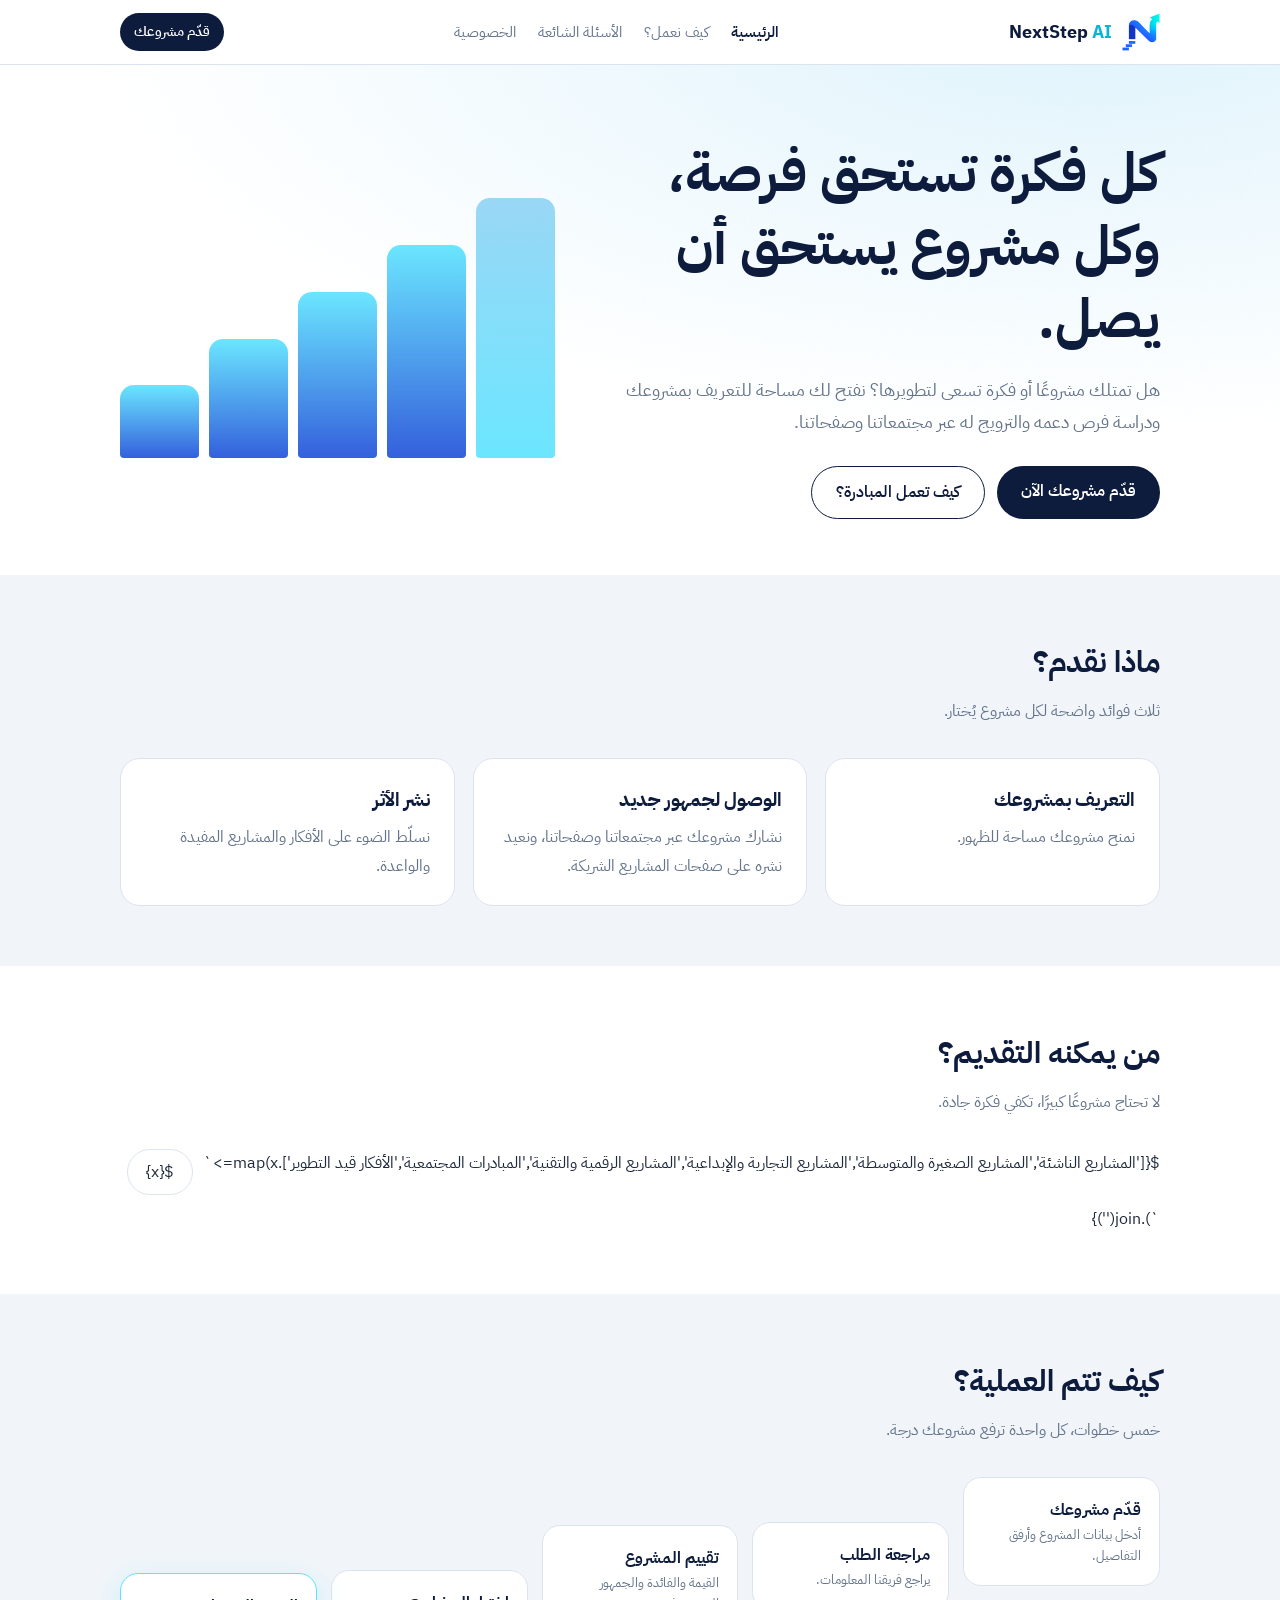
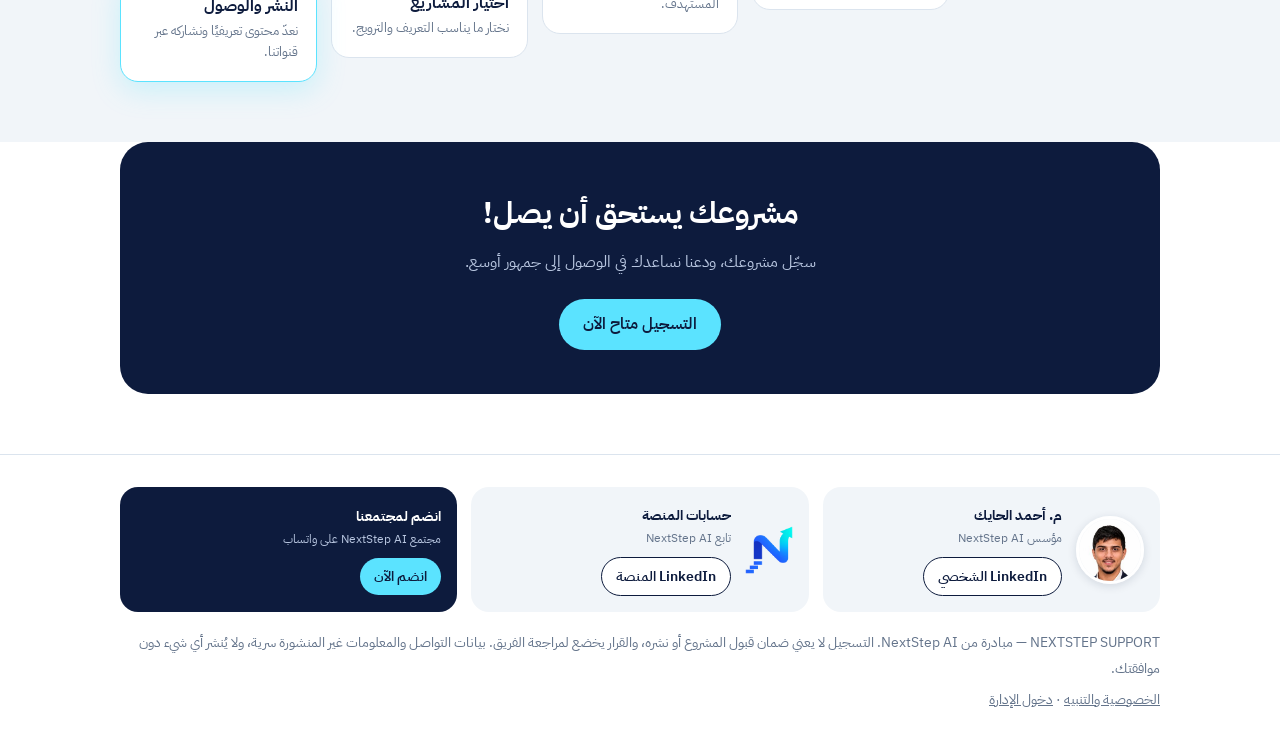
==== index.html @ 904b04c5 "Add files via upload" ====
<!DOCTYPE html>
<html lang="ar" dir="rtl">
<head>
<meta charset="utf-8">
<meta name="viewport" content="width=device-width, initial-scale=1">
<title>مشروعك يستحق أن يصل — NEXTSTEP SUPPORT</title>
<meta name="description" content="مبادرة من NextStep AI لاستقبال المشاريع والأفكار ودراسة فرص دعمها والترويج لها عبر مجتمعاتنا.">
<meta name="theme-color" content="#0D1B3D">
<meta property="og:title" content="مشروعك يستحق أن يصل — NEXTSTEP SUPPORT"><meta property="og:description" content="مبادرة من NextStep AI لاستقبال المشاريع والأفكار ودراسة فرص دعمها والترويج لها عبر مجتمعاتنا."><meta property="og:image" content="assets/logo.png"><meta property="og:locale" content="ar_AR">
<link rel="icon" href="assets/logo.png">
<link rel="preconnect" href="https://fonts.googleapis.com">
<link href="https://fonts.googleapis.com/css2?family=IBM+Plex+Sans+Arabic:wght@400;500;600;700&display=swap" rel="stylesheet">
<link rel="stylesheet" href="css/style.css">
</head>
<body>
<header><div class="wrap nav"><a class="brand" href="index.html"><img src="assets/logo.png" alt="NextStep AI"><span>NextStep <b>AI</b></span></a><nav class="links"><a href="index.html" class="on">الرئيسية</a><a href="how.html">كيف نعمل؟</a><a href="faq.html">الأسئلة الشائعة</a><a href="privacy.html">الخصوصية</a></nav><a class="btn sm" href="apply.html">قدّم مشروعك</a></div></header>
<main><section class="hero"><div class="wrap"><div><h1>كل فكرة تستحق فرصة، وكل مشروع يستحق أن يصل.</h1>
<p>هل تمتلك مشروعًا أو فكرة تسعى لتطويرها؟ نفتح لك مساحة للتعريف بمشروعك ودراسة فرص دعمه والترويج له عبر مجتمعاتنا وصفحاتنا.</p>
<div class="cta"><a class="btn" href="apply.html">قدّم مشروعك الآن</a><a class="btn alt" href="how.html">كيف تعمل المبادرة؟</a></div></div>
<div class="stairs" aria-hidden="true"><i></i><i></i><i></i><i></i><i></i></div></div></section>
<section class="alt"><div class="wrap"><h2>ماذا نقدم؟</h2><p class="sub">ثلاث فوائد واضحة لكل مشروع يُختار.</p><div class="grid3">
<div class="card"><h3>التعريف بمشروعك</h3><p>نمنح مشروعك مساحة للظهور.</p></div>
<div class="card"><h3>الوصول لجمهور جديد</h3><p>نشارك مشروعك عبر مجتمعاتنا وصفحاتنا، ونعيد نشره على صفحات المشاريع الشريكة.</p></div>
<div class="card"><h3>نشر الأثر</h3><p>نسلّط الضوء على الأفكار والمشاريع المفيدة والواعدة.</p></div></div></div></section>
<section><div class="wrap"><h2>من يمكنه التقديم؟</h2><p class="sub">لا تحتاج مشروعًا كبيرًا، تكفي فكرة جادة.</p><div class="chips">
${['المشاريع الناشئة','المشاريع الصغيرة والمتوسطة','المشاريع التجارية والإبداعية','المشاريع الرقمية والتقنية','المبادرات المجتمعية','الأفكار قيد التطوير'].map(x=>`<span>${x}</span>`).join('')}</div></div></section>
<section class="alt" id="how"><div class="wrap"><h2>كيف تتم العملية؟</h2><p class="sub">خمس خطوات، كل واحدة ترفع مشروعك درجة.</p><ol class="steps">
<li><b>قدّم مشروعك</b><small>أدخل بيانات المشروع وأرفق التفاصيل.</small></li>
<li><b>مراجعة الطلب</b><small>يراجع فريقنا المعلومات.</small></li>
<li><b>تقييم المشروع</b><small>القيمة والفائدة والجمهور المستهدف.</small></li>
<li><b>اختيار المشاريع</b><small>نختار ما يناسب التعريف والترويج.</small></li>
<li><b>النشر والوصول</b><small>نعدّ محتوى تعريفيًا ونشاركه عبر قنواتنا.</small></li></ol></div></section>
<section style="padding-top:0"><div class="wrap"><div class="band"><h2>مشروعك يستحق أن يصل!</h2><p>سجّل مشروعك، ودعنا نساعدك في الوصول إلى جمهور أوسع.</p><a class="btn" href="apply.html">التسجيل متاح الآن</a></div></div></section></main>
<footer><div class="wrap"><div class="fgrid">
<div class="fcard"><img class="ph" src="assets/founder.jpg" alt="م. أحمد الحايك"><div><b>م. أحمد الحايك</b><small>مؤسس NextStep AI</small><div class="fl"><a class="btn alt sm" href="https://www.linkedin.com/in/ahmedalhayek" target="_blank" rel="noopener">LinkedIn الشخصي</a></div></div></div>
<div class="fcard"><img class="lg" src="assets/logo.png" alt="NextStep AI"><div><b>حسابات المنصة</b><small>تابع NextStep AI</small><div class="fl"><a class="btn alt sm" href="https://www.linkedin.com/in/nextstep-ai" target="_blank" rel="noopener">LinkedIn المنصة</a></div></div></div>
<div class="fcard wa"><div><b>انضم لمجتمعنا</b><small>مجتمع NextStep AI على واتساب</small><div class="fl"><a class="btn sm" href="https://chat.whatsapp.com/FUKJyg2x6ToGWJq1hQ6iTa" target="_blank" rel="noopener">انضم الآن</a></div></div></div></div>
<p class="fn">NEXTSTEP SUPPORT — مبادرة من NextStep AI. التسجيل لا يعني ضمان قبول المشروع أو نشره، والقرار يخضع لمراجعة الفريق. بيانات التواصل والمعلومات غير المنشورة سرية، ولا يُنشر أي شيء دون موافقتك.</p>
<p class="fn"><a href="privacy.html">الخصوصية والتنبيه</a> · <a href="admin.html">دخول الإدارة</a></p></div></footer>
<div id="toast"></div>

</body>
</html>
---- css/style.css ----
:root{--navy:#0D1B3D;--sky:#8FD3F4;--cyan:#5BE3FF;--bg:#F1F5F9;--ink:#1e293b;--mut:#64748b;--line:#dbe4ee;--err:#c62828;--ok:#0a8f5b}
*{box-sizing:border-box}html{scroll-behavior:smooth;overflow-x:clip}
body{margin:0;font-family:'IBM Plex Sans Arabic',Tahoma,sans-serif;color:var(--ink);background:#fff;line-height:1.8}
a{color:inherit}.wrap{max-width:1080px;margin:auto;padding:0 20px}
header{position:sticky;top:0;z-index:5;background:#ffffffee;backdrop-filter:blur(8px);border-bottom:1px solid var(--line)}
.nav{display:flex;align-items:center;justify-content:space-between;height:64px}
.brand{display:flex;align-items:center;gap:10px;font-weight:700;color:var(--navy);text-decoration:none;font-size:18px}
.brand svg{width:34px;height:34px}.brand b{color:#0ab4d6}
.links{display:flex;gap:22px;font-size:15px}.links a{text-decoration:none;color:var(--mut)}.links a:hover{color:var(--navy)}
.btn{display:inline-block;border:0;cursor:pointer;font:inherit;font-weight:600;padding:11px 24px;border-radius:999px;background:var(--navy);color:#fff;text-decoration:none;transition:.2s}
.btn:hover{background:#16306b}.btn.alt{background:#fff;color:var(--navy);border:1.5px solid var(--navy)}.btn.alt:hover{background:var(--bg)}
.btn.sm{padding:6px 14px;font-size:14px}.btn:disabled{opacity:.5;cursor:wait}
:focus-visible{outline:3px solid var(--cyan);outline-offset:2px}
.hero{padding:72px 0 56px;background:radial-gradient(1000px 420px at 85% -10%,#dff3fc,transparent),#fff}
.hero .wrap{display:grid;grid-template-columns:1.3fr 1fr;gap:40px;align-items:center}
h1{font-size:clamp(32px,5vw,54px);line-height:1.35;margin:0 0 18px;color:var(--navy)}
.hero p{font-size:18px;color:var(--mut);max-width:34em;margin:0 0 28px}.cta{display:flex;gap:12px;flex-wrap:wrap}
.stairs{display:flex;align-items:flex-end;gap:10px;height:260px;direction:ltr}
.stairs i{flex:1;border-radius:14px 14px 4px 4px;background:linear-gradient(180deg,var(--cyan),#1D4ED8);opacity:.9}
.stairs i:nth-child(1){height:28%}.stairs i:nth-child(2){height:46%}.stairs i:nth-child(3){height:64%}.stairs i:nth-child(4){height:82%}.stairs i:nth-child(5){height:100%;background:linear-gradient(180deg,var(--sky),var(--cyan))}
section{padding:60px 0}section.alt{background:var(--bg)}
h2{font-size:30px;color:var(--navy);margin:0 0 8px}.sub{color:var(--mut);margin:0 0 32px}
.grid3{display:grid;grid-template-columns:repeat(3,1fr);gap:18px}
.card{background:#fff;border:1px solid var(--line);border-radius:20px;padding:24px}
.card h3{margin:0 0 6px;color:var(--navy);font-size:19px}.card p{margin:0;color:var(--mut)}
.chips{display:flex;flex-wrap:wrap;gap:10px}.chips span{background:#fff;border:1px solid var(--line);border-radius:999px;padding:8px 18px}
.steps{list-style:none;margin:0;padding:0;display:grid;grid-template-columns:repeat(5,1fr);gap:14px;align-items:end}
.steps li{background:#fff;border:1px solid var(--line);border-radius:18px;padding:18px}
.steps li:nth-child(1){margin-bottom:96px}.steps li:nth-child(2){margin-bottom:72px}.steps li:nth-child(3){margin-bottom:48px}.steps li:nth-child(4){margin-bottom:24px}
.steps li:nth-child(5){border-color:var(--cyan);box-shadow:0 8px 28px #5be3ff44}
.steps b{display:block;color:var(--navy)}.steps small{color:var(--mut);line-height:1.6;display:block}
details{background:#fff;border:1px solid var(--line);border-radius:16px;padding:14px 20px;margin-bottom:10px}
summary{cursor:pointer;font-weight:600;color:var(--navy)}details p{margin:8px 0 0;color:var(--mut)}
.band{background:var(--navy);color:#fff;border-radius:28px;padding:44px;text-align:center}
.band h2{color:#fff}.band p{color:#b8c6e0;margin:0 0 22px}.band .btn{background:var(--cyan);color:var(--navy)}
footer{padding:32px 0;color:var(--mut);font-size:14px;border-top:1px solid var(--line)}
/* form */
.page{padding:32px 14px 56px;min-height:60vh;background:var(--bg);position:relative}
.panel{background:#fff;border:1px solid var(--line);border-radius:24px;padding:32px;max-width:760px;margin:auto}
.prog{display:flex;align-items:flex-end;gap:6px;height:44px;margin-bottom:8px;direction:rtl}
.prog i{flex:1;border-radius:6px 6px 2px 2px;background:var(--line);transition:.3s}
.prog i.on{background:linear-gradient(180deg,var(--cyan),#1D4ED8)}
.pl{color:var(--mut);font-size:14px;margin-bottom:18px}
.panel h2{font-size:24px}
.fld{margin-bottom:18px}.fld label{display:block;font-weight:600;margin-bottom:6px;font-size:15px}
.fld small{color:var(--mut);font-weight:400}
input[type=text],input[type=email],input[type=tel],input[type=url],input[type=password],select,textarea{width:100%;font:inherit;padding:11px 14px;border:1.5px solid var(--line);border-radius:12px;background:#fff;color:var(--ink)}
textarea{min-height:110px;resize:vertical}input:focus,select:focus,textarea:focus{border-color:var(--cyan);outline:none;box-shadow:0 0 0 3px #5be3ff44}
.fld.bad input,.fld.bad select,.fld.bad textarea{border-color:var(--err)}.msg{color:var(--err);font-size:13px;margin-top:4px}
.chk{display:flex;gap:10px;align-items:flex-start;font-size:15px}.chk input{margin-top:7px;width:18px;height:18px;accent-color:var(--navy)}
.nav2{display:flex;justify-content:space-between;margin-top:26px}
.hp{position:absolute;top:0;right:0;width:0;height:0;opacity:0;overflow:hidden;pointer-events:none;border:0;padding:0}
.note{background:#fff7e0;border:1px solid #f1d98a;border-radius:12px;padding:12px 16px;margin-bottom:18px;font-size:14px}
.refbox{font-size:32px;font-weight:700;color:var(--navy);letter-spacing:2px;direction:ltr;background:var(--bg);border-radius:16px;padding:16px;text-align:center;margin:18px 0}
/* admin */
.bar{display:flex;gap:10px;flex-wrap:wrap;margin-bottom:16px}.bar input,.bar select{width:auto;flex:1;min-width:140px}
.tw{overflow-x:auto;background:#fff;border:1px solid var(--line);border-radius:18px}
table{width:100%;border-collapse:collapse;font-size:14px;min-width:720px}
th,td{padding:12px 14px;text-align:right;border-bottom:1px solid var(--line)}th{background:#f8fafc;color:var(--mut);font-weight:600}
tbody tr{cursor:pointer}tbody tr:hover{background:#f4faff}
.st{padding:3px 12px;border-radius:999px;font-size:13px;background:var(--bg);white-space:nowrap}
.st.new{background:#e0f2fe;color:#075985}.st.approved,.st.published,.st.accepted{background:#dcfce7;color:#166534}.st.declined{background:#fee2e2;color:#991b1b}.st.info{background:#fef3c7;color:#92400e}
dialog{border:0;border-radius:24px;padding:0;width:min(860px,94vw);max-height:92vh;box-shadow:0 30px 80px #0d1b3d55}
dialog::backdrop{background:#0d1b3d88}.dh{display:flex;justify-content:space-between;align-items:center;padding:18px 26px;border-bottom:1px solid var(--line);position:sticky;top:0;background:#fff}
.db{padding:22px 26px}.qa{display:grid;grid-template-columns:200px 1fr;gap:6px 16px;margin-bottom:22px}.qa dt{color:var(--mut);font-size:14px}.qa dd{margin:0;white-space:pre-wrap;word-break:break-word}
.sc{display:grid;grid-template-columns:1fr 90px;gap:8px 12px;align-items:center}.sc input{padding:6px 10px}
.tot{font-size:22px;font-weight:700;color:var(--navy);margin:8px 0 18px}
.two{display:grid;grid-template-columns:1fr 1fr;gap:14px}
#toast{position:fixed;bottom:22px;left:50%;transform:translateX(-50%);background:var(--navy);color:#fff;padding:12px 22px;border-radius:999px;display:none;z-index:20}
@media(max-width:820px){.hero .wrap,.grid3,.two{grid-template-columns:1fr}.stairs{height:140px}.steps{grid-template-columns:1fr}.steps li{margin-bottom:0!important}.links{display:none}.qa{grid-template-columns:1fr}.panel{padding:22px}}
.stats{display:grid;grid-template-columns:repeat(6,1fr);gap:10px;margin-bottom:16px}.stats .card{padding:12px 16px;border-radius:16px}.stats small{color:var(--mut)}.stats b{display:block;font-size:24px;color:var(--navy)}
@media(max-width:820px){.stats{grid-template-columns:repeat(3,1fr)}}
.fgrid{display:grid;grid-template-columns:repeat(3,1fr);gap:14px;margin-bottom:18px}.fcard{display:flex;gap:14px;align-items:center;background:var(--bg);border-radius:18px;padding:16px}.fcard b{display:block;color:var(--navy)}.fcard small{display:block;color:var(--mut)}.fcard .ph{width:68px;height:68px;border-radius:50%;object-fit:cover;object-position:top;border:3px solid #fff;box-shadow:0 2px 10px #0d1b3d22}.fcard .lg{height:48px;width:auto}.fcard.wa{background:var(--navy)}.fcard.wa b{color:#fff}.fcard.wa small{color:#b8c6e0}.fcard.wa .btn{background:var(--cyan);color:var(--navy)}.fl{margin-top:8px}.fn{margin:6px 0}
.brand img{height:38px;width:auto}
.ah{display:flex;justify-content:space-between;align-items:center;gap:12px;flex-wrap:wrap;margin-bottom:16px}.ahb{display:flex;gap:8px;flex-wrap:wrap}
button.sc2{font:inherit;text-align:right;cursor:pointer;transition:.2s}button.sc2:hover,button.sc2.on{border-color:var(--cyan);box-shadow:0 4px 14px #5be3ff33}button.sc2.on{background:#f0fbff}
.st.review{background:#ede9fe;color:#5b21b6}
.db h4{margin:22px 0 8px;color:var(--navy);padding-bottom:6px;border-bottom:1px solid var(--line)}.cts{display:flex;gap:8px;flex-wrap:wrap;align-items:center}
.rv{background:var(--bg);border-radius:18px;padding:20px;margin-top:22px}.sc{grid-template-columns:1fr 160px 36px}.sc input[type=range]{padding:0;accent-color:var(--navy)}.sc output{font-weight:700;color:var(--navy);text-align:center}
.meter{height:10px;border-radius:99px;background:#fff;margin-bottom:18px;overflow:hidden}.meter i{display:block;height:100%;width:0;background:linear-gradient(90deg,var(--cyan),#1D4ED8);transition:.3s}
.sbar{position:sticky;bottom:0;background:#fff;border-top:1px solid var(--line);padding:14px 26px;display:flex;gap:10px;flex-wrap:wrap}
@media(max-width:820px){.fgrid{grid-template-columns:1fr}.sc{grid-template-columns:1fr 36px}.sc label{grid-column:1/-1}.sc input[type=range]{width:100%}}
@media(max-width:820px){.dh{flex-direction:column;align-items:stretch;gap:8px;padding:14px 18px}.dh .ahb{flex-wrap:nowrap}.dh .ahb .btn{flex:1;padding:6px 8px}.db{padding:16px 18px}.sbar{padding:10px 18px;flex-wrap:nowrap}.sbar .btn{flex:1;padding:10px 8px;font-size:14px}}
@media(prefers-reduced-motion:reduce){*{transition:none!important}html{scroll-behavior:auto}}
.links a.on{color:var(--navy);font-weight:600}
@media(max-width:820px){.nav{flex-wrap:wrap;height:auto;padding-top:8px;padding-bottom:4px;row-gap:4px}.links{display:flex;order:3;width:100%;overflow-x:auto;gap:18px;padding-bottom:6px;white-space:nowrap}}
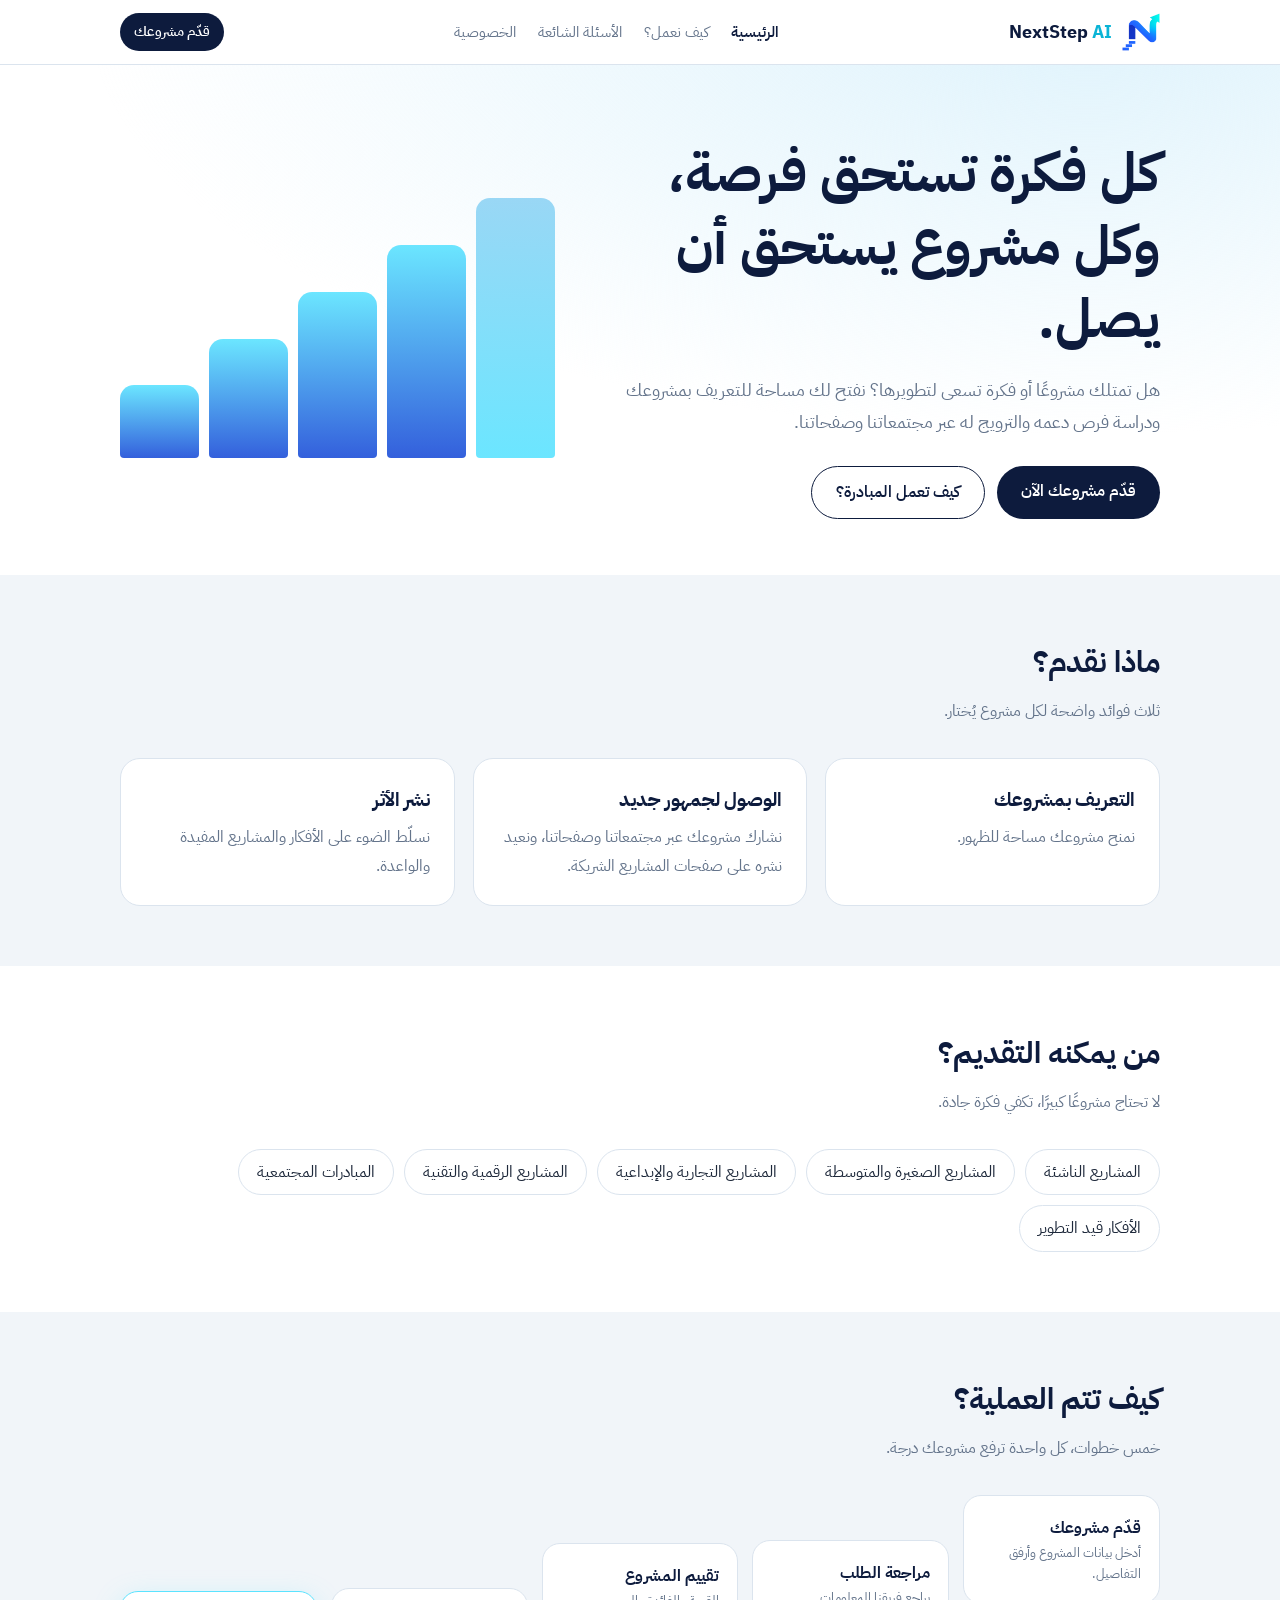
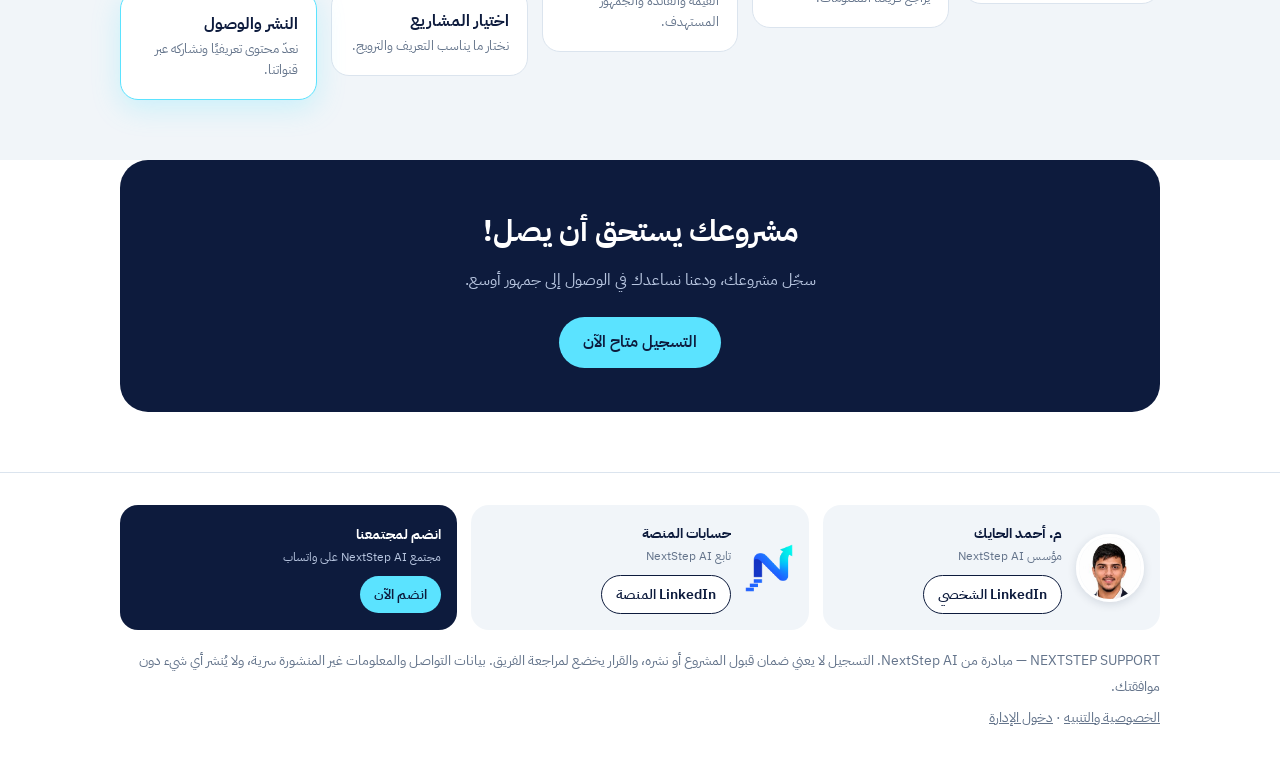
==== commit 62ace18f: "Add section for project application eligibility("من يمكنه التقديم ")" ====
--- a/index.html
+++ b/index.html
@@ -22,8 +22,21 @@
 <div class="card"><h3>التعريف بمشروعك</h3><p>نمنح مشروعك مساحة للظهور.</p></div>
 <div class="card"><h3>الوصول لجمهور جديد</h3><p>نشارك مشروعك عبر مجتمعاتنا وصفحاتنا، ونعيد نشره على صفحات المشاريع الشريكة.</p></div>
 <div class="card"><h3>نشر الأثر</h3><p>نسلّط الضوء على الأفكار والمشاريع المفيدة والواعدة.</p></div></div></div></section>
-<section><div class="wrap"><h2>من يمكنه التقديم؟</h2><p class="sub">لا تحتاج مشروعًا كبيرًا، تكفي فكرة جادة.</p><div class="chips">
-${['المشاريع الناشئة','المشاريع الصغيرة والمتوسطة','المشاريع التجارية والإبداعية','المشاريع الرقمية والتقنية','المبادرات المجتمعية','الأفكار قيد التطوير'].map(x=>`<span>${x}</span>`).join('')}</div></div></section>
+<section>
+    <div class="wrap">
+        <h2>من يمكنه التقديم؟</h2>
+        <p class="sub">لا تحتاج مشروعًا كبيرًا، تكفي فكرة جادة.</p>
+
+        <div class="chips">
+            <span>المشاريع الناشئة</span>
+            <span>المشاريع الصغيرة والمتوسطة</span>
+            <span>المشاريع التجارية والإبداعية</span>
+            <span>المشاريع الرقمية والتقنية</span>
+            <span>المبادرات المجتمعية</span>
+            <span>الأفكار قيد التطوير</span>
+        </div>
+    </div>
+</section>
 <section class="alt" id="how"><div class="wrap"><h2>كيف تتم العملية؟</h2><p class="sub">خمس خطوات، كل واحدة ترفع مشروعك درجة.</p><ol class="steps">
 <li><b>قدّم مشروعك</b><small>أدخل بيانات المشروع وأرفق التفاصيل.</small></li>
 <li><b>مراجعة الطلب</b><small>يراجع فريقنا المعلومات.</small></li>
